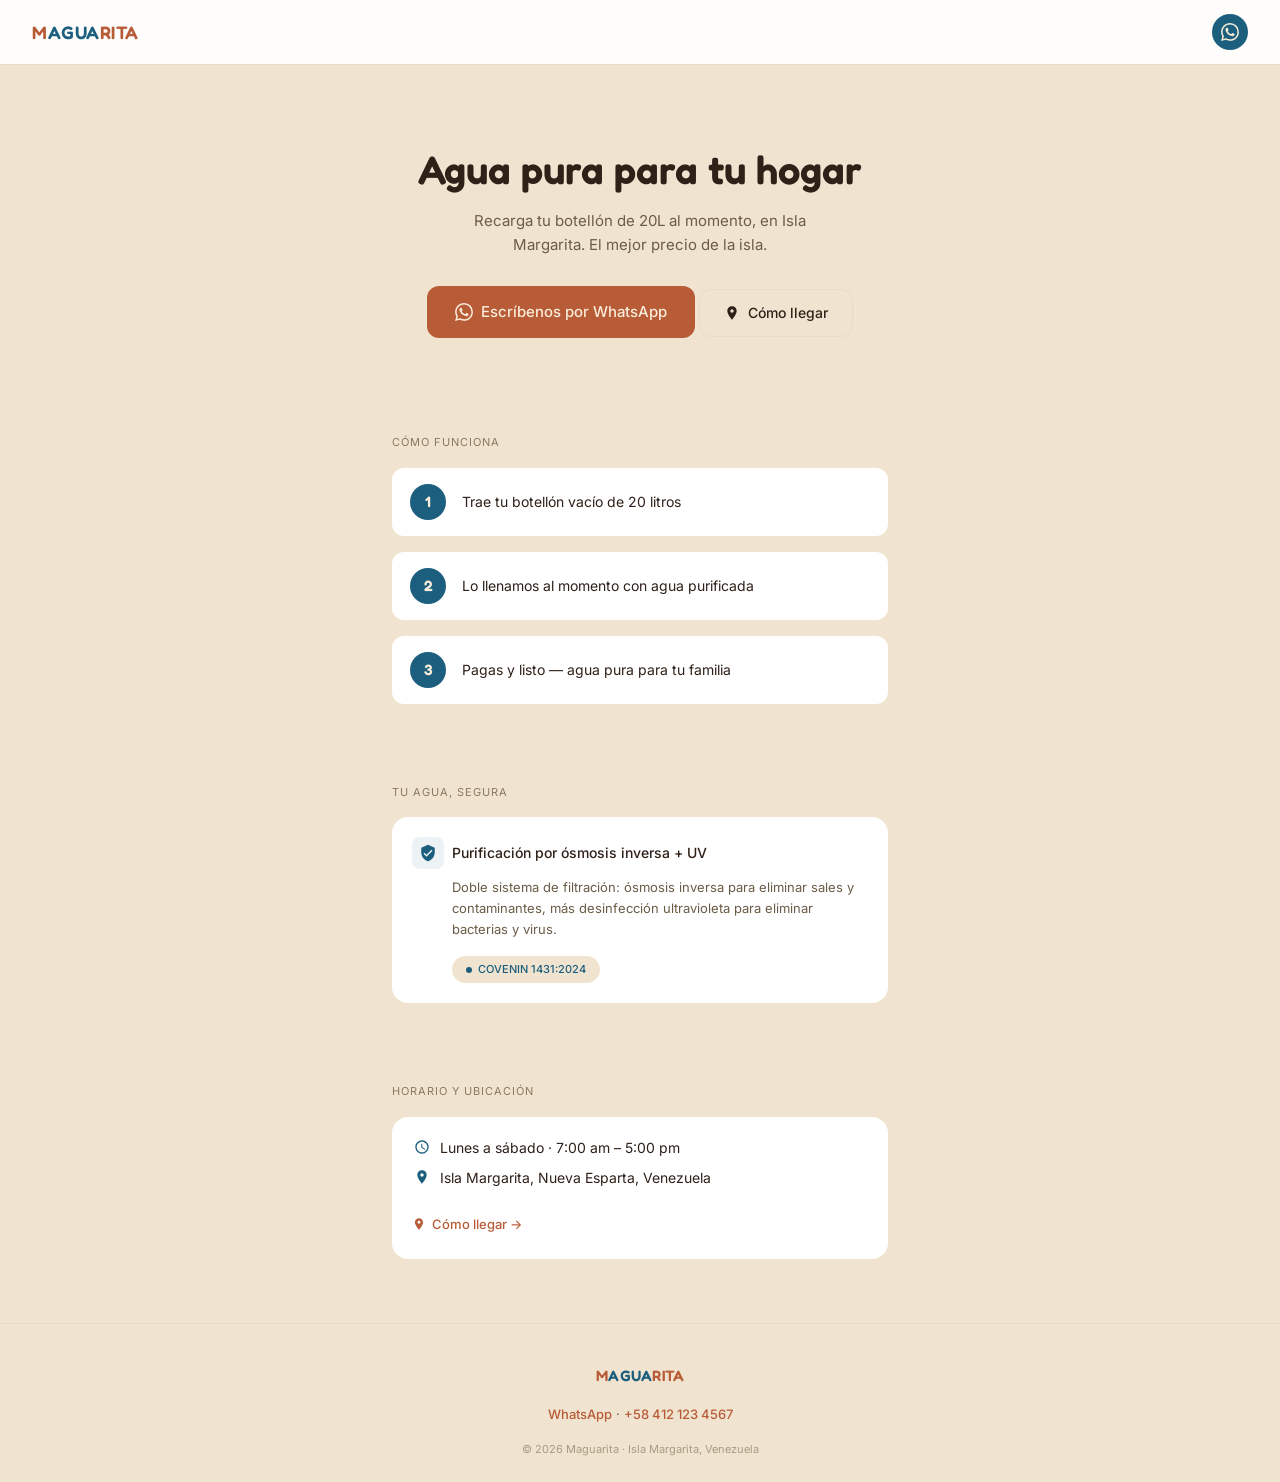
==== index.html @ 418d1c26 "Add files via upload" ====
<!DOCTYPE html>
<html lang="es">
<head>
  <meta charset="UTF-8">
  <meta name="viewport" content="width=device-width, initial-scale=1.0">
  <title>Maguarita — Agua pura para tu hogar | Isla Margarita</title>
  <meta name="description" content="Recarga tu botellón de 20L con agua purificada por ósmosis inversa y UV. El mejor precio en Isla Margarita. Maguarita — agua pura para tu hogar.">
  <link rel="preconnect" href="https://fonts.googleapis.com">
  <link rel="preconnect" href="https://fonts.gstatic.com" crossorigin>
  <link rel="stylesheet" href="https://fonts.googleapis.com/css2?family=Fredoka:wght@400;500;600&family=Inter:wght@400;500;600&display=swap">
  <style>
    /* ============================
       MAGUARITA — Sol y Arena
       House Style CSS
       ============================ */

    :root {
      /* Brand Palette */
      --terracota: #B85C38;
      --terracota-hover: #A04E2E;
      --oceano: #1B5E7D;
      --oceano-light: #2A7FA6;
      --arena: #F0E4D0;
      --arena-dark: #E8DCC8;
      --coral: #D4755A;
      --espresso: #2F2018;
      --arena-claro: #F9EDDA;
      --white: #FFFFFF;

      /* Typography */
      --font-display: 'Fredoka', sans-serif;
      --font-body: 'Inter', sans-serif;

      /* Spacing */
      --space-xs: 4px;
      --space-sm: 8px;
      --space-md: 16px;
      --space-lg: 24px;
      --space-xl: 40px;
      --space-2xl: 64px;

      /* Border radius */
      --radius-sm: 8px;
      --radius-md: 12px;
      --radius-lg: 16px;
      --radius-full: 50%;
    }

    * {
      margin: 0;
      padding: 0;
      box-sizing: border-box;
    }

    html {
      scroll-behavior: smooth;
    }

    body {
      font-family: var(--font-body);
      color: var(--espresso);
      background: var(--arena);
      line-height: 1.6;
      -webkit-font-smoothing: antialiased;
    }

    /* ---- HEADER ---- */
    .header {
      position: sticky;
      top: 0;
      z-index: 100;
      display: flex;
      align-items: center;
      justify-content: space-between;
      padding: 14px 20px;
      background: rgba(255, 255, 255, 0.92);
      backdrop-filter: blur(12px);
      -webkit-backdrop-filter: blur(12px);
      border-bottom: 1px solid var(--arena-dark);
    }

    .wordmark {
      font-family: var(--font-display);
      font-weight: 600;
      font-size: 18px;
      color: var(--terracota);
      letter-spacing: 0.5px;
      text-decoration: none;
    }

    .wordmark .agua {
      color: var(--oceano);
    }

    .whatsapp-btn {
      display: flex;
      align-items: center;
      justify-content: center;
      width: 36px;
      height: 36px;
      border-radius: var(--radius-full);
      background: var(--oceano);
      text-decoration: none;
      transition: background 0.2s ease, transform 0.2s ease;
    }

    .whatsapp-btn:hover {
      background: var(--oceano-light);
      transform: scale(1.05);
    }

    .whatsapp-btn svg {
      width: 18px;
      height: 18px;
      fill: var(--arena-claro);
    }

    /* ---- HERO ---- */
    .hero {
      text-align: center;
      padding: var(--space-2xl) var(--space-lg) var(--space-xl);
      max-width: 560px;
      margin: 0 auto;
    }

    .hero h1 {
      font-family: var(--font-display);
      font-weight: 600;
      font-size: clamp(28px, 7vw, 40px);
      color: var(--espresso);
      line-height: 1.2;
      margin-bottom: var(--space-md);
    }

    .hero p {
      font-size: 15px;
      color: #6B5C47;
      margin-bottom: var(--space-lg);
      max-width: 400px;
      margin-left: auto;
      margin-right: auto;
    }

    .cta-primary {
      display: inline-flex;
      align-items: center;
      gap: var(--space-sm);
      background: var(--terracota);
      color: var(--arena-claro);
      font-family: var(--font-body);
      font-size: 15px;
      font-weight: 500;
      padding: 14px 28px;
      border-radius: var(--radius-md);
      text-decoration: none;
      border: none;
      cursor: pointer;
      transition: background 0.2s ease, transform 0.15s ease;
      width: 100%;
      max-width: 320px;
      justify-content: center;
    }

    .cta-primary:hover {
      background: var(--terracota-hover);
      transform: translateY(-1px);
    }

    .cta-primary svg {
      width: 18px;
      height: 18px;
      fill: currentColor;
    }

    .cta-secondary {
      display: inline-flex;
      align-items: center;
      gap: var(--space-sm);
      background: transparent;
      color: var(--espresso);
      font-family: var(--font-body);
      font-size: 14px;
      font-weight: 500;
      padding: 12px 24px;
      border-radius: var(--radius-md);
      border: 1.5px solid var(--arena-dark);
      text-decoration: none;
      cursor: pointer;
      transition: border-color 0.2s ease, background 0.2s ease;
      margin-top: var(--space-sm);
      width: 100%;
      max-width: 320px;
      justify-content: center;
    }

    .cta-secondary:hover {
      border-color: var(--coral);
      background: rgba(212, 117, 90, 0.06);
    }

    /* ---- SECTIONS ---- */
    .section {
      padding: var(--space-xl) var(--space-lg);
      max-width: 560px;
      margin: 0 auto;
    }

    .section-label {
      font-family: var(--font-body);
      font-size: 11px;
      color: #8A7A5F;
      text-transform: uppercase;
      letter-spacing: 1px;
      margin-bottom: var(--space-md);
    }

    /* ---- STEPS ---- */
    .steps {
      display: flex;
      flex-direction: column;
      gap: var(--space-md);
    }

    .step {
      display: flex;
      align-items: center;
      gap: var(--space-md);
      background: var(--white);
      border-radius: var(--radius-md);
      padding: 16px 18px;
      transition: transform 0.15s ease;
    }

    .step:hover {
      transform: translateX(4px);
    }

    .step-number {
      display: flex;
      align-items: center;
      justify-content: center;
      width: 36px;
      height: 36px;
      min-width: 36px;
      border-radius: var(--radius-full);
      background: var(--oceano);
      color: var(--arena-claro);
      font-family: var(--font-display);
      font-weight: 600;
      font-size: 15px;
    }

    .step-text {
      font-size: 14px;
      color: var(--espresso);
      font-weight: 400;
    }

    /* ---- TRUST ---- */
    .trust-card {
      background: var(--white);
      border-radius: var(--radius-lg);
      padding: 20px;
    }

    .trust-header {
      display: flex;
      align-items: center;
      gap: var(--space-sm);
      margin-bottom: var(--space-sm);
    }

    .trust-icon {
      display: flex;
      align-items: center;
      justify-content: center;
      width: 32px;
      height: 32px;
      min-width: 32px;
      border-radius: var(--radius-sm);
      background: rgba(27, 94, 125, 0.08);
    }

    .trust-icon svg {
      width: 18px;
      height: 18px;
      fill: var(--oceano);
    }

    .trust-title {
      font-size: 14px;
      font-weight: 500;
      color: var(--espresso);
    }

    .trust-desc {
      font-size: 13px;
      color: #6B5C47;
      margin-left: calc(32px + var(--space-sm));
    }

    .covenin-badge {
      display: inline-flex;
      align-items: center;
      gap: 6px;
      margin-top: var(--space-md);
      margin-left: calc(32px + var(--space-sm));
      padding: 5px 14px;
      border-radius: 20px;
      background: var(--arena);
      font-size: 11px;
      font-weight: 500;
      color: var(--oceano);
    }

    .covenin-dot {
      width: 6px;
      height: 6px;
      border-radius: var(--radius-full);
      background: var(--oceano);
    }

    /* ---- LOCATION ---- */
    .location-card {
      background: var(--white);
      border-radius: var(--radius-lg);
      padding: 20px;
    }

    .location-row {
      display: flex;
      align-items: flex-start;
      gap: var(--space-sm);
      margin-bottom: var(--space-sm);
    }

    .location-row:last-child {
      margin-bottom: 0;
    }

    .location-icon {
      display: flex;
      align-items: center;
      justify-content: center;
      min-width: 20px;
      margin-top: 2px;
    }

    .location-icon svg {
      width: 16px;
      height: 16px;
      fill: var(--oceano);
    }

    .location-text {
      font-size: 14px;
      color: var(--espresso);
    }

    .location-link {
      display: inline-flex;
      align-items: center;
      gap: 6px;
      margin-top: var(--space-md);
      font-size: 13px;
      font-weight: 500;
      color: var(--terracota);
      text-decoration: none;
      transition: color 0.2s ease;
    }

    .location-link:hover {
      color: var(--terracota-hover);
    }

    .location-link svg {
      width: 14px;
      height: 14px;
      fill: currentColor;
    }

    /* ---- FOOTER ---- */
    .footer {
      text-align: center;
      padding: var(--space-xl) var(--space-lg) var(--space-lg);
      border-top: 1px solid var(--arena-dark);
      margin-top: var(--space-lg);
    }

    .footer .wordmark {
      font-size: 15px;
      display: block;
      margin-bottom: var(--space-md);
    }

    .footer-contact {
      font-size: 13px;
      color: #6B5C47;
    }

    .footer-contact a {
      color: var(--terracota);
      text-decoration: none;
      font-weight: 500;
    }

    .footer-contact a:hover {
      text-decoration: underline;
    }

    .footer-copy {
      font-size: 11px;
      color: #A99B82;
      margin-top: var(--space-md);
    }

    /* ---- RESPONSIVE ---- */
    @media (min-width: 640px) {
      .header {
        padding: 14px 32px;
      }
      .hero {
        padding: 80px 32px 56px;
      }
      .section {
        padding: var(--space-xl) 32px;
      }
      .cta-primary,
      .cta-secondary {
        width: auto;
      }
    }

    /* ---- ANIMATIONS ---- */
    @keyframes fadeInUp {
      from { opacity: 0; transform: translateY(16px); }
      to { opacity: 1; transform: translateY(0); }
    }

    .hero h1,
    .hero p,
    .cta-primary,
    .cta-secondary {
      animation: fadeInUp 0.5s ease-out both;
    }

    .hero p { animation-delay: 0.1s; }
    .cta-primary { animation-delay: 0.2s; }
    .cta-secondary { animation-delay: 0.25s; }
  </style>
</head>
<body>

  <!-- HEADER -->
  <header class="header" id="header">
    <a href="#" class="wordmark">M<span class="agua">AGUA</span>RITA</a>
    <a href="https://wa.me/584121234567" class="whatsapp-btn" id="header-whatsapp" aria-label="WhatsApp">
      <svg viewBox="0 0 24 24"><path d="M17.472 14.382c-.297-.149-1.758-.867-2.03-.967-.273-.099-.471-.148-.67.15-.197.297-.767.966-.94 1.164-.173.199-.347.223-.644.075-.297-.15-1.255-.463-2.39-1.475-.883-.788-1.48-1.761-1.653-2.059-.173-.297-.018-.458.13-.606.134-.133.298-.347.446-.52.149-.174.198-.298.298-.497.099-.198.05-.371-.025-.52-.075-.149-.669-1.612-.916-2.207-.242-.579-.487-.5-.669-.51-.173-.008-.371-.01-.57-.01-.198 0-.52.074-.792.372-.272.297-1.04 1.016-1.04 2.479 0 1.462 1.065 2.875 1.213 3.074.149.198 2.096 3.2 5.077 4.487.709.306 1.262.489 1.694.625.712.227 1.36.195 1.871.118.571-.085 1.758-.719 2.006-1.413.248-.694.248-1.289.173-1.413-.074-.124-.272-.198-.57-.347m-5.421 7.403h-.004a9.87 9.87 0 01-5.031-1.378l-.361-.214-3.741.982.998-3.648-.235-.374a9.86 9.86 0 01-1.51-5.26c.001-5.45 4.436-9.884 9.888-9.884 2.64 0 5.122 1.03 6.988 2.898a9.825 9.825 0 012.893 6.994c-.003 5.45-4.437 9.884-9.885 9.884m8.413-18.297A11.815 11.815 0 0012.05 0C5.495 0 .16 5.335.157 11.892c0 2.096.547 4.142 1.588 5.945L.057 24l6.305-1.654a11.882 11.882 0 005.683 1.448h.005c6.554 0 11.89-5.335 11.893-11.893a11.821 11.821 0 00-3.48-8.413z"/></svg>
    </a>
  </header>

  <!-- HERO -->
  <section class="hero" id="hero">
    <h1>Agua pura para tu hogar</h1>
    <p>Recarga tu botellón de 20L al momento, en Isla Margarita. El mejor precio de la isla.</p>
    <a href="https://wa.me/584121234567" class="cta-primary" id="hero-whatsapp">
      <svg viewBox="0 0 24 24"><path d="M17.472 14.382c-.297-.149-1.758-.867-2.03-.967-.273-.099-.471-.148-.67.15-.197.297-.767.966-.94 1.164-.173.199-.347.223-.644.075-.297-.15-1.255-.463-2.39-1.475-.883-.788-1.48-1.761-1.653-2.059-.173-.297-.018-.458.13-.606.134-.133.298-.347.446-.52.149-.174.198-.298.298-.497.099-.198.05-.371-.025-.52-.075-.149-.669-1.612-.916-2.207-.242-.579-.487-.5-.669-.51-.173-.008-.371-.01-.57-.01-.198 0-.52.074-.792.372-.272.297-1.04 1.016-1.04 2.479 0 1.462 1.065 2.875 1.213 3.074.149.198 2.096 3.2 5.077 4.487.709.306 1.262.489 1.694.625.712.227 1.36.195 1.871.118.571-.085 1.758-.719 2.006-1.413.248-.694.248-1.289.173-1.413-.074-.124-.272-.198-.57-.347m-5.421 7.403h-.004a9.87 9.87 0 01-5.031-1.378l-.361-.214-3.741.982.998-3.648-.235-.374a9.86 9.86 0 01-1.51-5.26c.001-5.45 4.436-9.884 9.888-9.884 2.64 0 5.122 1.03 6.988 2.898a9.825 9.825 0 012.893 6.994c-.003 5.45-4.437 9.884-9.885 9.884m8.413-18.297A11.815 11.815 0 0012.05 0C5.495 0 .16 5.335.157 11.892c0 2.096.547 4.142 1.588 5.945L.057 24l6.305-1.654a11.882 11.882 0 005.683 1.448h.005c6.554 0 11.89-5.335 11.893-11.893a11.821 11.821 0 00-3.48-8.413z"/></svg>
      Escríbenos por WhatsApp
    </a>
    <a href="https://www.google.com/maps/place/10%C2%B057'12.2%22N+64%C2%B000'30.2%22W/@10.953399,-64.0084,705m/data=!3m2!1e3!4b1!4m4!3m3!8m2!3d10.953399!4d-64.0084?entry=ttu&g_ep=EgoyMDI2MDgzMS4wIKXMDSoASAFQAw%3D%3D" class="cta-secondary" id="hero-directions" target="_blank" rel="noopener">
      <svg viewBox="0 0 24 24" width="16" height="16"><path d="M12 2C8.13 2 5 5.13 5 9c0 5.25 7 13 7 13s7-7.75 7-13c0-3.87-3.13-7-7-7zm0 9.5c-1.38 0-2.5-1.12-2.5-2.5s1.12-2.5 2.5-2.5 2.5 1.12 2.5 2.5-1.12 2.5-2.5 2.5z" fill="currentColor"/></svg>
      Cómo llegar
    </a>
  </section>

  <!-- CÓMO FUNCIONA -->
  <section class="section" id="como-funciona">
    <div class="section-label">Cómo funciona</div>
    <div class="steps">
      <div class="step">
        <div class="step-number">1</div>
        <div class="step-text">Trae tu botellón vacío de 20 litros</div>
      </div>
      <div class="step">
        <div class="step-number">2</div>
        <div class="step-text">Lo llenamos al momento con agua purificada</div>
      </div>
      <div class="step">
        <div class="step-number">3</div>
        <div class="step-text">Pagas y listo — agua pura para tu familia</div>
      </div>
    </div>
  </section>

  <!-- CONFIANZA -->
  <section class="section" id="confianza">
    <div class="section-label">Tu agua, segura</div>
    <div class="trust-card">
      <div class="trust-header">
        <div class="trust-icon">
          <svg viewBox="0 0 24 24"><path d="M12 1L3 5v6c0 5.55 3.84 10.74 9 12 5.16-1.26 9-6.45 9-12V5l-9-4zm-2 16l-4-4 1.41-1.41L10 14.17l6.59-6.59L18 9l-8 8z"/></svg>
        </div>
        <div class="trust-title">Purificación por ósmosis inversa + UV</div>
      </div>
      <div class="trust-desc">Doble sistema de filtración: ósmosis inversa para eliminar sales y contaminantes, más desinfección ultravioleta para eliminar bacterias y virus.</div>
      <div class="covenin-badge">
        <div class="covenin-dot"></div>
        COVENIN 1431:2024
      </div>
    </div>
  </section>

  <!-- HORARIO Y UBICACIÓN -->
  <section class="section" id="ubicacion">
    <div class="section-label">Horario y ubicación</div>
    <div class="location-card">
      <div class="location-row">
        <div class="location-icon">
          <svg viewBox="0 0 24 24"><path d="M11.99 2C6.47 2 2 6.48 2 12s4.47 10 9.99 10C17.52 22 22 17.52 22 12S17.52 2 11.99 2zM12 20c-4.42 0-8-3.58-8-8s3.58-8 8-8 8 3.58 8 8-3.58 8-8 8zm.5-13H11v6l5.25 3.15.75-1.23-4.5-2.67z"/></svg>
        </div>
        <div class="location-text">Lunes a sábado · 7:00 am – 5:00 pm</div>
      </div>
      <div class="location-row">
        <div class="location-icon">
          <svg viewBox="0 0 24 24"><path d="M12 2C8.13 2 5 5.13 5 9c0 5.25 7 13 7 13s7-7.75 7-13c0-3.87-3.13-7-7-7zm0 9.5c-1.38 0-2.5-1.12-2.5-2.5s1.12-2.5 2.5-2.5 2.5 1.12 2.5 2.5-1.12 2.5-2.5 2.5z"/></svg>
        </div>
        <div class="location-text">Isla Margarita, Nueva Esparta, Venezuela</div>
      </div>
      <a href="https://www.google.com/maps/place/10%C2%B057'12.2%22N+64%C2%B000'30.2%22W/@10.953399,-64.0084,705m/data=!3m2!1e3!4b1!4m4!3m3!8m2!3d10.953399!4d-64.0084?entry=ttu&g_ep=EgoyMDI2MDgzMS4wIKXMDSoASAFQAw%3D%3D" class="location-link" id="location-map-link" target="_blank" rel="noopener">
        <svg viewBox="0 0 24 24"><path d="M12 2C8.13 2 5 5.13 5 9c0 5.25 7 13 7 13s7-7.75 7-13c0-3.87-3.13-7-7-7zm0 9.5c-1.38 0-2.5-1.12-2.5-2.5s1.12-2.5 2.5-2.5 2.5 1.12 2.5 2.5-1.12 2.5-2.5 2.5z"/></svg>
        Cómo llegar →
      </a>
    </div>
  </section>

  <!-- FOOTER -->
  <footer class="footer" id="footer">
    <span class="wordmark">M<span class="agua">AGUA</span>RITA</span>
    <div class="footer-contact">
      <a href="https://wa.me/584121234567">WhatsApp</a> · <a href="tel:+584121234567">+58 412 123 4567</a>
    </div>
    <div class="footer-copy">© 2026 Maguarita · Isla Margarita, Venezuela</div>
  </footer>

</body>
</html>
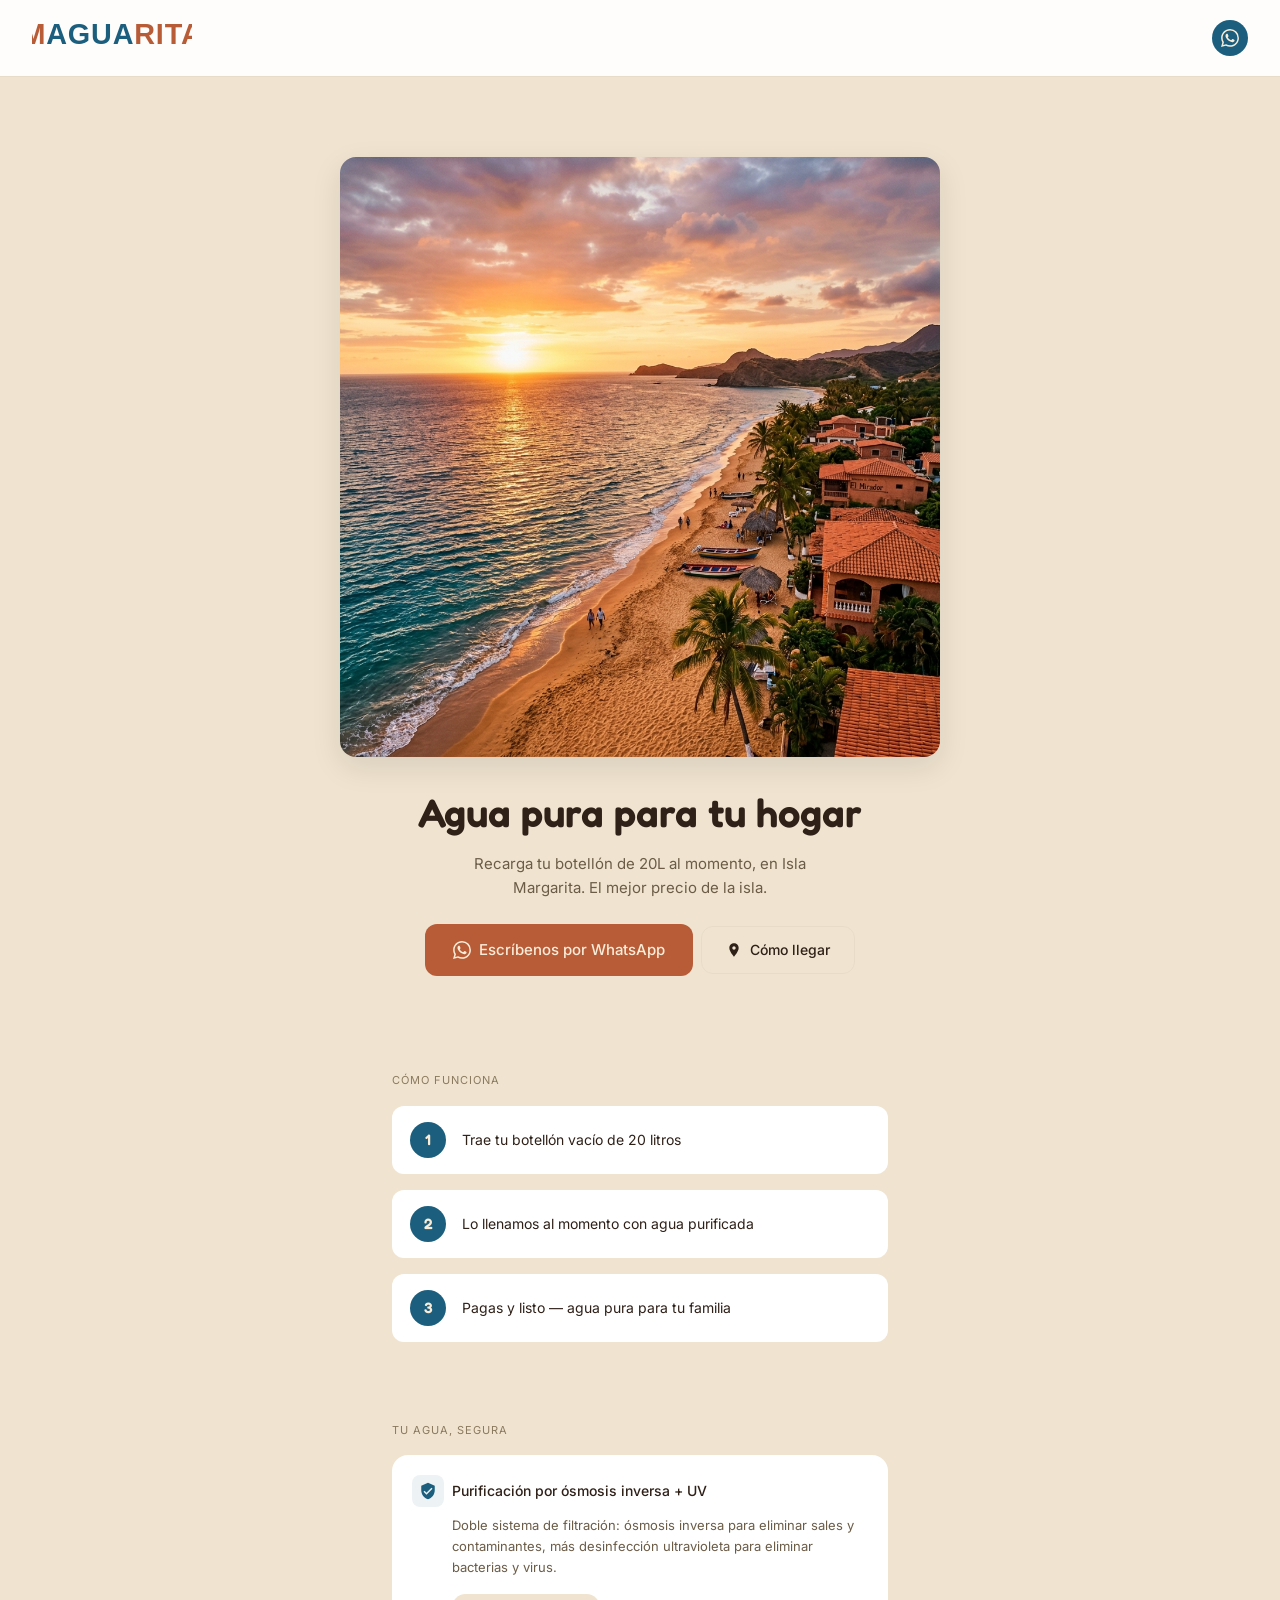
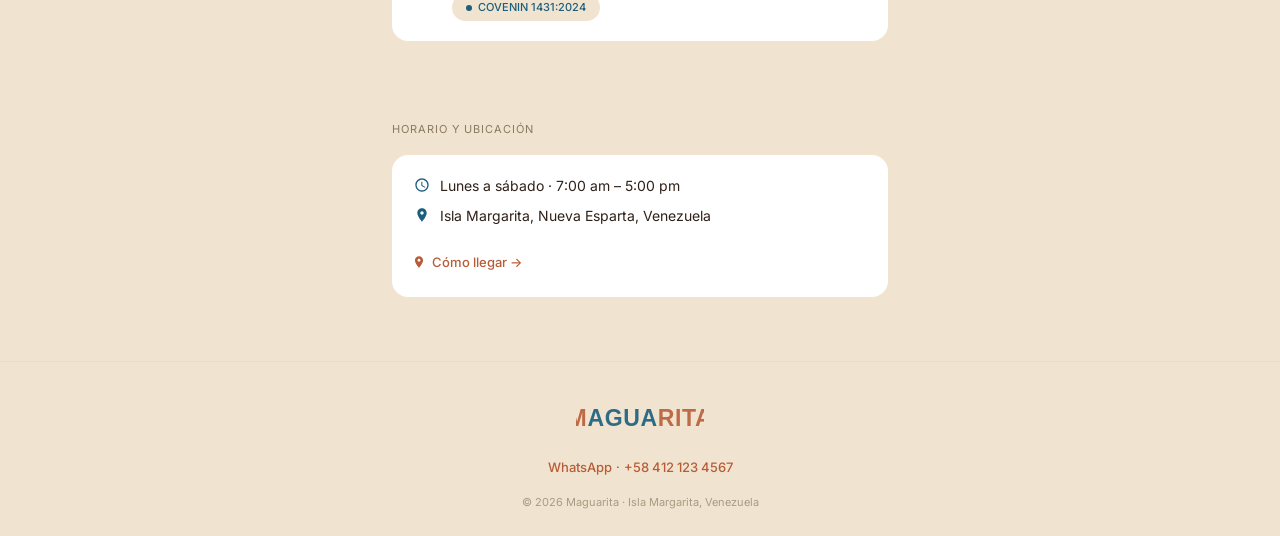
==== commit d392d054: "Add files via upload" ====
--- a/index.html
+++ b/index.html
@@ -1,476 +1,55 @@
 <!DOCTYPE html>
 <html lang="es">
+
 <head>
   <meta charset="UTF-8">
   <meta name="viewport" content="width=device-width, initial-scale=1.0">
   <title>Maguarita — Agua pura para tu hogar | Isla Margarita</title>
-  <meta name="description" content="Recarga tu botellón de 20L con agua purificada por ósmosis inversa y UV. El mejor precio en Isla Margarita. Maguarita — agua pura para tu hogar.">
+  <meta name="description"
+    content="Recarga tu botellón de 20L con agua purificada por ósmosis inversa y UV. El mejor precio en Isla Margarita. Maguarita — agua pura para tu hogar.">
   <link rel="preconnect" href="https://fonts.googleapis.com">
   <link rel="preconnect" href="https://fonts.gstatic.com" crossorigin>
-  <link rel="stylesheet" href="https://fonts.googleapis.com/css2?family=Fredoka:wght@400;500;600&family=Inter:wght@400;500;600&display=swap">
-  <style>
-    /* ============================
-       MAGUARITA — Sol y Arena
-       House Style CSS
-       ============================ */
+  <link rel="stylesheet"
+    href="https://fonts.googleapis.com/css2?family=Fredoka:wght@400;500;600&family=Inter:wght@400;500;600&display=swap">
+  <link rel="stylesheet" href="style.css">
+</head>
 
-    :root {
-      /* Brand Palette */
-      --terracota: #B85C38;
-      --terracota-hover: #A04E2E;
-      --oceano: #1B5E7D;
-      --oceano-light: #2A7FA6;
-      --arena: #F0E4D0;
-      --arena-dark: #E8DCC8;
-      --coral: #D4755A;
-      --espresso: #2F2018;
-      --arena-claro: #F9EDDA;
-      --white: #FFFFFF;
-
-      /* Typography */
-      --font-display: 'Fredoka', sans-serif;
-      --font-body: 'Inter', sans-serif;
-
-      /* Spacing */
-      --space-xs: 4px;
-      --space-sm: 8px;
-      --space-md: 16px;
-      --space-lg: 24px;
-      --space-xl: 40px;
-      --space-2xl: 64px;
-
-      /* Border radius */
-      --radius-sm: 8px;
-      --radius-md: 12px;
-      --radius-lg: 16px;
-      --radius-full: 50%;
-    }
-
-    * {
-      margin: 0;
-      padding: 0;
-      box-sizing: border-box;
-    }
-
-    html {
-      scroll-behavior: smooth;
-    }
-
-    body {
-      font-family: var(--font-body);
-      color: var(--espresso);
-      background: var(--arena);
-      line-height: 1.6;
-      -webkit-font-smoothing: antialiased;
-    }
-
-    /* ---- HEADER ---- */
-    .header {
-      position: sticky;
-      top: 0;
-      z-index: 100;
-      display: flex;
-      align-items: center;
-      justify-content: space-between;
-      padding: 14px 20px;
-      background: rgba(255, 255, 255, 0.92);
-      backdrop-filter: blur(12px);
-      -webkit-backdrop-filter: blur(12px);
-      border-bottom: 1px solid var(--arena-dark);
-    }
-
-    .wordmark {
-      font-family: var(--font-display);
-      font-weight: 600;
-      font-size: 18px;
-      color: var(--terracota);
-      letter-spacing: 0.5px;
-      text-decoration: none;
-    }
-
-    .wordmark .agua {
-      color: var(--oceano);
-    }
-
-    .whatsapp-btn {
-      display: flex;
-      align-items: center;
-      justify-content: center;
-      width: 36px;
-      height: 36px;
-      border-radius: var(--radius-full);
-      background: var(--oceano);
-      text-decoration: none;
-      transition: background 0.2s ease, transform 0.2s ease;
-    }
-
-    .whatsapp-btn:hover {
-      background: var(--oceano-light);
-      transform: scale(1.05);
-    }
-
-    .whatsapp-btn svg {
-      width: 18px;
-      height: 18px;
-      fill: var(--arena-claro);
-    }
-
-    /* ---- HERO ---- */
-    .hero {
-      text-align: center;
-      padding: var(--space-2xl) var(--space-lg) var(--space-xl);
-      max-width: 560px;
-      margin: 0 auto;
-    }
-
-    .hero h1 {
-      font-family: var(--font-display);
-      font-weight: 600;
-      font-size: clamp(28px, 7vw, 40px);
-      color: var(--espresso);
-      line-height: 1.2;
-      margin-bottom: var(--space-md);
-    }
-
-    .hero p {
-      font-size: 15px;
-      color: #6B5C47;
-      margin-bottom: var(--space-lg);
-      max-width: 400px;
-      margin-left: auto;
-      margin-right: auto;
-    }
-
-    .cta-primary {
-      display: inline-flex;
-      align-items: center;
-      gap: var(--space-sm);
-      background: var(--terracota);
-      color: var(--arena-claro);
-      font-family: var(--font-body);
-      font-size: 15px;
-      font-weight: 500;
-      padding: 14px 28px;
-      border-radius: var(--radius-md);
-      text-decoration: none;
-      border: none;
-      cursor: pointer;
-      transition: background 0.2s ease, transform 0.15s ease;
-      width: 100%;
-      max-width: 320px;
-      justify-content: center;
-    }
-
-    .cta-primary:hover {
-      background: var(--terracota-hover);
-      transform: translateY(-1px);
-    }
-
-    .cta-primary svg {
-      width: 18px;
-      height: 18px;
-      fill: currentColor;
-    }
-
-    .cta-secondary {
-      display: inline-flex;
-      align-items: center;
-      gap: var(--space-sm);
-      background: transparent;
-      color: var(--espresso);
-      font-family: var(--font-body);
-      font-size: 14px;
-      font-weight: 500;
-      padding: 12px 24px;
-      border-radius: var(--radius-md);
-      border: 1.5px solid var(--arena-dark);
-      text-decoration: none;
-      cursor: pointer;
-      transition: border-color 0.2s ease, background 0.2s ease;
-      margin-top: var(--space-sm);
-      width: 100%;
-      max-width: 320px;
-      justify-content: center;
-    }
-
-    .cta-secondary:hover {
-      border-color: var(--coral);
-      background: rgba(212, 117, 90, 0.06);
-    }
-
-    /* ---- SECTIONS ---- */
-    .section {
-      padding: var(--space-xl) var(--space-lg);
-      max-width: 560px;
-      margin: 0 auto;
-    }
-
-    .section-label {
-      font-family: var(--font-body);
-      font-size: 11px;
-      color: #8A7A5F;
-      text-transform: uppercase;
-      letter-spacing: 1px;
-      margin-bottom: var(--space-md);
-    }
-
-    /* ---- STEPS ---- */
-    .steps {
-      display: flex;
-      flex-direction: column;
-      gap: var(--space-md);
-    }
-
-    .step {
-      display: flex;
-      align-items: center;
-      gap: var(--space-md);
-      background: var(--white);
-      border-radius: var(--radius-md);
-      padding: 16px 18px;
-      transition: transform 0.15s ease;
-    }
-
-    .step:hover {
-      transform: translateX(4px);
-    }
-
-    .step-number {
-      display: flex;
-      align-items: center;
-      justify-content: center;
-      width: 36px;
-      height: 36px;
-      min-width: 36px;
-      border-radius: var(--radius-full);
-      background: var(--oceano);
-      color: var(--arena-claro);
-      font-family: var(--font-display);
-      font-weight: 600;
-      font-size: 15px;
-    }
-
-    .step-text {
-      font-size: 14px;
-      color: var(--espresso);
-      font-weight: 400;
-    }
-
-    /* ---- TRUST ---- */
-    .trust-card {
-      background: var(--white);
-      border-radius: var(--radius-lg);
-      padding: 20px;
-    }
-
-    .trust-header {
-      display: flex;
-      align-items: center;
-      gap: var(--space-sm);
-      margin-bottom: var(--space-sm);
-    }
-
-    .trust-icon {
-      display: flex;
-      align-items: center;
-      justify-content: center;
-      width: 32px;
-      height: 32px;
-      min-width: 32px;
-      border-radius: var(--radius-sm);
-      background: rgba(27, 94, 125, 0.08);
-    }
-
-    .trust-icon svg {
-      width: 18px;
-      height: 18px;
-      fill: var(--oceano);
-    }
-
-    .trust-title {
-      font-size: 14px;
-      font-weight: 500;
-      color: var(--espresso);
-    }
-
-    .trust-desc {
-      font-size: 13px;
-      color: #6B5C47;
-      margin-left: calc(32px + var(--space-sm));
-    }
-
-    .covenin-badge {
-      display: inline-flex;
-      align-items: center;
-      gap: 6px;
-      margin-top: var(--space-md);
-      margin-left: calc(32px + var(--space-sm));
-      padding: 5px 14px;
-      border-radius: 20px;
-      background: var(--arena);
-      font-size: 11px;
-      font-weight: 500;
-      color: var(--oceano);
-    }
-
-    .covenin-dot {
-      width: 6px;
-      height: 6px;
-      border-radius: var(--radius-full);
-      background: var(--oceano);
-    }
-
-    /* ---- LOCATION ---- */
-    .location-card {
-      background: var(--white);
-      border-radius: var(--radius-lg);
-      padding: 20px;
-    }
-
-    .location-row {
-      display: flex;
-      align-items: flex-start;
-      gap: var(--space-sm);
-      margin-bottom: var(--space-sm);
-    }
-
-    .location-row:last-child {
-      margin-bottom: 0;
-    }
-
-    .location-icon {
-      display: flex;
-      align-items: center;
-      justify-content: center;
-      min-width: 20px;
-      margin-top: 2px;
-    }
-
-    .location-icon svg {
-      width: 16px;
-      height: 16px;
-      fill: var(--oceano);
-    }
-
-    .location-text {
-      font-size: 14px;
-      color: var(--espresso);
-    }
-
-    .location-link {
-      display: inline-flex;
-      align-items: center;
-      gap: 6px;
-      margin-top: var(--space-md);
-      font-size: 13px;
-      font-weight: 500;
-      color: var(--terracota);
-      text-decoration: none;
-      transition: color 0.2s ease;
-    }
-
-    .location-link:hover {
-      color: var(--terracota-hover);
-    }
-
-    .location-link svg {
-      width: 14px;
-      height: 14px;
-      fill: currentColor;
-    }
-
-    /* ---- FOOTER ---- */
-    .footer {
-      text-align: center;
-      padding: var(--space-xl) var(--space-lg) var(--space-lg);
-      border-top: 1px solid var(--arena-dark);
-      margin-top: var(--space-lg);
-    }
-
-    .footer .wordmark {
-      font-size: 15px;
-      display: block;
-      margin-bottom: var(--space-md);
-    }
-
-    .footer-contact {
-      font-size: 13px;
-      color: #6B5C47;
-    }
-
-    .footer-contact a {
-      color: var(--terracota);
-      text-decoration: none;
-      font-weight: 500;
-    }
-
-    .footer-contact a:hover {
-      text-decoration: underline;
-    }
-
-    .footer-copy {
-      font-size: 11px;
-      color: #A99B82;
-      margin-top: var(--space-md);
-    }
-
-    /* ---- RESPONSIVE ---- */
-    @media (min-width: 640px) {
-      .header {
-        padding: 14px 32px;
-      }
-      .hero {
-        padding: 80px 32px 56px;
-      }
-      .section {
-        padding: var(--space-xl) 32px;
-      }
-      .cta-primary,
-      .cta-secondary {
-        width: auto;
-      }
-    }
-
-    /* ---- ANIMATIONS ---- */
-    @keyframes fadeInUp {
-      from { opacity: 0; transform: translateY(16px); }
-      to { opacity: 1; transform: translateY(0); }
-    }
-
-    .hero h1,
-    .hero p,
-    .cta-primary,
-    .cta-secondary {
-      animation: fadeInUp 0.5s ease-out both;
-    }
-
-    .hero p { animation-delay: 0.1s; }
-    .cta-primary { animation-delay: 0.2s; }
-    .cta-secondary { animation-delay: 0.25s; }
-  </style>
-</head>
 <body>
 
   <!-- HEADER -->
   <header class="header" id="header">
-    <a href="#" class="wordmark">M<span class="agua">AGUA</span>RITA</a>
+    <a href="#" class="logo-link"><img src="logo.svg" alt="Maguarita" class="logo-image"></a>
     <a href="https://wa.me/584121234567" class="whatsapp-btn" id="header-whatsapp" aria-label="WhatsApp">
-      <svg viewBox="0 0 24 24"><path d="M17.472 14.382c-.297-.149-1.758-.867-2.03-.967-.273-.099-.471-.148-.67.15-.197.297-.767.966-.94 1.164-.173.199-.347.223-.644.075-.297-.15-1.255-.463-2.39-1.475-.883-.788-1.48-1.761-1.653-2.059-.173-.297-.018-.458.13-.606.134-.133.298-.347.446-.52.149-.174.198-.298.298-.497.099-.198.05-.371-.025-.52-.075-.149-.669-1.612-.916-2.207-.242-.579-.487-.5-.669-.51-.173-.008-.371-.01-.57-.01-.198 0-.52.074-.792.372-.272.297-1.04 1.016-1.04 2.479 0 1.462 1.065 2.875 1.213 3.074.149.198 2.096 3.2 5.077 4.487.709.306 1.262.489 1.694.625.712.227 1.36.195 1.871.118.571-.085 1.758-.719 2.006-1.413.248-.694.248-1.289.173-1.413-.074-.124-.272-.198-.57-.347m-5.421 7.403h-.004a9.87 9.87 0 01-5.031-1.378l-.361-.214-3.741.982.998-3.648-.235-.374a9.86 9.86 0 01-1.51-5.26c.001-5.45 4.436-9.884 9.888-9.884 2.64 0 5.122 1.03 6.988 2.898a9.825 9.825 0 012.893 6.994c-.003 5.45-4.437 9.884-9.885 9.884m8.413-18.297A11.815 11.815 0 0012.05 0C5.495 0 .16 5.335.157 11.892c0 2.096.547 4.142 1.588 5.945L.057 24l6.305-1.654a11.882 11.882 0 005.683 1.448h.005c6.554 0 11.89-5.335 11.893-11.893a11.821 11.821 0 00-3.48-8.413z"/></svg>
+      <svg viewBox="0 0 24 24">
+        <path
+          d="M17.472 14.382c-.297-.149-1.758-.867-2.03-.967-.273-.099-.471-.148-.67.15-.197.297-.767.966-.94 1.164-.173.199-.347.223-.644.075-.297-.15-1.255-.463-2.39-1.475-.883-.788-1.48-1.761-1.653-2.059-.173-.297-.018-.458.13-.606.134-.133.298-.347.446-.52.149-.174.198-.298.298-.497.099-.198.05-.371-.025-.52-.075-.149-.669-1.612-.916-2.207-.242-.579-.487-.5-.669-.51-.173-.008-.371-.01-.57-.01-.198 0-.52.074-.792.372-.272.297-1.04 1.016-1.04 2.479 0 1.462 1.065 2.875 1.213 3.074.149.198 2.096 3.2 5.077 4.487.709.306 1.262.489 1.694.625.712.227 1.36.195 1.871.118.571-.085 1.758-.719 2.006-1.413.248-.694.248-1.289.173-1.413-.074-.124-.272-.198-.57-.347m-5.421 7.403h-.004a9.87 9.87 0 01-5.031-1.378l-.361-.214-3.741.982.998-3.648-.235-.374a9.86 9.86 0 01-1.51-5.26c.001-5.45 4.436-9.884 9.888-9.884 2.64 0 5.122 1.03 6.988 2.898a9.825 9.825 0 012.893 6.994c-.003 5.45-4.437 9.884-9.885 9.884m8.413-18.297A11.815 11.815 0 0012.05 0C5.495 0 .16 5.335.157 11.892c0 2.096.547 4.142 1.588 5.945L.057 24l6.305-1.654a11.882 11.882 0 005.683 1.448h.005c6.554 0 11.89-5.335 11.893-11.893a11.821 11.821 0 00-3.48-8.413z" />
+      </svg>
     </a>
   </header>
 
   <!-- HERO -->
   <section class="hero" id="hero">
+    <img src="hero.jpg" alt="Isla Margarita" class="hero-image">
     <h1>Agua pura para tu hogar</h1>
     <p>Recarga tu botellón de 20L al momento, en Isla Margarita. El mejor precio de la isla.</p>
-    <a href="https://wa.me/584121234567" class="cta-primary" id="hero-whatsapp">
-      <svg viewBox="0 0 24 24"><path d="M17.472 14.382c-.297-.149-1.758-.867-2.03-.967-.273-.099-.471-.148-.67.15-.197.297-.767.966-.94 1.164-.173.199-.347.223-.644.075-.297-.15-1.255-.463-2.39-1.475-.883-.788-1.48-1.761-1.653-2.059-.173-.297-.018-.458.13-.606.134-.133.298-.347.446-.52.149-.174.198-.298.298-.497.099-.198.05-.371-.025-.52-.075-.149-.669-1.612-.916-2.207-.242-.579-.487-.5-.669-.51-.173-.008-.371-.01-.57-.01-.198 0-.52.074-.792.372-.272.297-1.04 1.016-1.04 2.479 0 1.462 1.065 2.875 1.213 3.074.149.198 2.096 3.2 5.077 4.487.709.306 1.262.489 1.694.625.712.227 1.36.195 1.871.118.571-.085 1.758-.719 2.006-1.413.248-.694.248-1.289.173-1.413-.074-.124-.272-.198-.57-.347m-5.421 7.403h-.004a9.87 9.87 0 01-5.031-1.378l-.361-.214-3.741.982.998-3.648-.235-.374a9.86 9.86 0 01-1.51-5.26c.001-5.45 4.436-9.884 9.888-9.884 2.64 0 5.122 1.03 6.988 2.898a9.825 9.825 0 012.893 6.994c-.003 5.45-4.437 9.884-9.885 9.884m8.413-18.297A11.815 11.815 0 0012.05 0C5.495 0 .16 5.335.157 11.892c0 2.096.547 4.142 1.588 5.945L.057 24l6.305-1.654a11.882 11.882 0 005.683 1.448h.005c6.554 0 11.89-5.335 11.893-11.893a11.821 11.821 0 00-3.48-8.413z"/></svg>
-      Escríbenos por WhatsApp
-    </a>
-    <a href="https://www.google.com/maps/place/10%C2%B057'12.2%22N+64%C2%B000'30.2%22W/@10.953399,-64.0084,705m/data=!3m2!1e3!4b1!4m4!3m3!8m2!3d10.953399!4d-64.0084?entry=ttu&g_ep=EgoyMDI2MDgzMS4wIKXMDSoASAFQAw%3D%3D" class="cta-secondary" id="hero-directions" target="_blank" rel="noopener">
-      <svg viewBox="0 0 24 24" width="16" height="16"><path d="M12 2C8.13 2 5 5.13 5 9c0 5.25 7 13 7 13s7-7.75 7-13c0-3.87-3.13-7-7-7zm0 9.5c-1.38 0-2.5-1.12-2.5-2.5s1.12-2.5 2.5-2.5 2.5 1.12 2.5 2.5-1.12 2.5-2.5 2.5z" fill="currentColor"/></svg>
-      Cómo llegar
-    </a>
+    <div class="cta-group">
+      <a href="https://wa.me/584121234567" class="cta-primary" id="hero-whatsapp">
+        <svg viewBox="0 0 24 24">
+          <path
+            d="M17.472 14.382c-.297-.149-1.758-.867-2.03-.967-.273-.099-.471-.148-.67.15-.197.297-.767.966-.94 1.164-.173.199-.347.223-.644.075-.297-.15-1.255-.463-2.39-1.475-.883-.788-1.48-1.761-1.653-2.059-.173-.297-.018-.458.13-.606.134-.133.298-.347.446-.52.149-.174.198-.298.298-.497.099-.198.05-.371-.025-.52-.075-.149-.669-1.612-.916-2.207-.242-.579-.487-.5-.669-.51-.173-.008-.371-.01-.57-.01-.198 0-.52.074-.792.372-.272.297-1.04 1.016-1.04 2.479 0 1.462 1.065 2.875 1.213 3.074.149.198 2.096 3.2 5.077 4.487.709.306 1.262.489 1.694.625.712.227 1.36.195 1.871.118.571-.085 1.758-.719 2.006-1.413.248-.694.248-1.289.173-1.413-.074-.124-.272-.198-.57-.347m-5.421 7.403h-.004a9.87 9.87 0 01-5.031-1.378l-.361-.214-3.741.982.998-3.648-.235-.374a9.86 9.86 0 01-1.51-5.26c.001-5.45 4.436-9.884 9.888-9.884 2.64 0 5.122 1.03 6.988 2.898a9.825 9.825 0 012.893 6.994c-.003 5.45-4.437 9.884-9.885 9.884m8.413-18.297A11.815 11.815 0 0012.05 0C5.495 0 .16 5.335.157 11.892c0 2.096.547 4.142 1.588 5.945L.057 24l6.305-1.654a11.882 11.882 0 005.683 1.448h.005c6.554 0 11.89-5.335 11.893-11.893a11.821 11.821 0 00-3.48-8.413z" />
+        </svg>
+        Escríbenos por WhatsApp
+      </a>
+      <a href="https://www.google.com/maps/place/10%C2%B057'12.2%22N+64%C2%B000'30.2%22W/@10.953399,-64.0084,705m/data=!3m2!1e3!4b1!4m4!3m3!8m2!3d10.953399!4d-64.0084?entry=ttu&g_ep=EgoyMDI2MDgzMS4wIKXMDSoASAFQAw%3D%3D"
+        class="cta-secondary" id="hero-directions" target="_blank" rel="noopener">
+        <svg viewBox="0 0 24 24" width="16" height="16">
+          <path
+            d="M12 2C8.13 2 5 5.13 5 9c0 5.25 7 13 7 13s7-7.75 7-13c0-3.87-3.13-7-7-7zm0 9.5c-1.38 0-2.5-1.12-2.5-2.5s1.12-2.5 2.5-2.5 2.5 1.12 2.5 2.5-1.12 2.5-2.5 2.5z"
+            fill="currentColor" />
+        </svg>
+        Cómo llegar
+      </a>
+    </div>
   </section>
 
   <!-- CÓMO FUNCIONA -->
@@ -498,11 +77,15 @@
     <div class="trust-card">
       <div class="trust-header">
         <div class="trust-icon">
-          <svg viewBox="0 0 24 24"><path d="M12 1L3 5v6c0 5.55 3.84 10.74 9 12 5.16-1.26 9-6.45 9-12V5l-9-4zm-2 16l-4-4 1.41-1.41L10 14.17l6.59-6.59L18 9l-8 8z"/></svg>
+          <svg viewBox="0 0 24 24">
+            <path
+              d="M12 1L3 5v6c0 5.55 3.84 10.74 9 12 5.16-1.26 9-6.45 9-12V5l-9-4zm-2 16l-4-4 1.41-1.41L10 14.17l6.59-6.59L18 9l-8 8z" />
+          </svg>
         </div>
         <div class="trust-title">Purificación por ósmosis inversa + UV</div>
       </div>
-      <div class="trust-desc">Doble sistema de filtración: ósmosis inversa para eliminar sales y contaminantes, más desinfección ultravioleta para eliminar bacterias y virus.</div>
+      <div class="trust-desc">Doble sistema de filtración: ósmosis inversa para eliminar sales y contaminantes, más
+        desinfección ultravioleta para eliminar bacterias y virus.</div>
       <div class="covenin-badge">
         <div class="covenin-dot"></div>
         COVENIN 1431:2024
@@ -516,18 +99,28 @@
     <div class="location-card">
       <div class="location-row">
         <div class="location-icon">
-          <svg viewBox="0 0 24 24"><path d="M11.99 2C6.47 2 2 6.48 2 12s4.47 10 9.99 10C17.52 22 22 17.52 22 12S17.52 2 11.99 2zM12 20c-4.42 0-8-3.58-8-8s3.58-8 8-8 8 3.58 8 8-3.58 8-8 8zm.5-13H11v6l5.25 3.15.75-1.23-4.5-2.67z"/></svg>
+          <svg viewBox="0 0 24 24">
+            <path
+              d="M11.99 2C6.47 2 2 6.48 2 12s4.47 10 9.99 10C17.52 22 22 17.52 22 12S17.52 2 11.99 2zM12 20c-4.42 0-8-3.58-8-8s3.58-8 8-8 8 3.58 8 8-3.58 8-8 8zm.5-13H11v6l5.25 3.15.75-1.23-4.5-2.67z" />
+          </svg>
         </div>
         <div class="location-text">Lunes a sábado · 7:00 am – 5:00 pm</div>
       </div>
       <div class="location-row">
         <div class="location-icon">
-          <svg viewBox="0 0 24 24"><path d="M12 2C8.13 2 5 5.13 5 9c0 5.25 7 13 7 13s7-7.75 7-13c0-3.87-3.13-7-7-7zm0 9.5c-1.38 0-2.5-1.12-2.5-2.5s1.12-2.5 2.5-2.5 2.5 1.12 2.5 2.5-1.12 2.5-2.5 2.5z"/></svg>
+          <svg viewBox="0 0 24 24">
+            <path
+              d="M12 2C8.13 2 5 5.13 5 9c0 5.25 7 13 7 13s7-7.75 7-13c0-3.87-3.13-7-7-7zm0 9.5c-1.38 0-2.5-1.12-2.5-2.5s1.12-2.5 2.5-2.5 2.5 1.12 2.5 2.5-1.12 2.5-2.5 2.5z" />
+          </svg>
         </div>
         <div class="location-text">Isla Margarita, Nueva Esparta, Venezuela</div>
       </div>
-      <a href="https://www.google.com/maps/place/10%C2%B057'12.2%22N+64%C2%B000'30.2%22W/@10.953399,-64.0084,705m/data=!3m2!1e3!4b1!4m4!3m3!8m2!3d10.953399!4d-64.0084?entry=ttu&g_ep=EgoyMDI2MDgzMS4wIKXMDSoASAFQAw%3D%3D" class="location-link" id="location-map-link" target="_blank" rel="noopener">
-        <svg viewBox="0 0 24 24"><path d="M12 2C8.13 2 5 5.13 5 9c0 5.25 7 13 7 13s7-7.75 7-13c0-3.87-3.13-7-7-7zm0 9.5c-1.38 0-2.5-1.12-2.5-2.5s1.12-2.5 2.5-2.5 2.5 1.12 2.5 2.5-1.12 2.5-2.5 2.5z"/></svg>
+      <a href="https://www.google.com/maps/place/10%C2%B057'12.2%22N+64%C2%B000'30.2%22W/@10.953399,-64.0084,705m/data=!3m2!1e3!4b1!4m4!3m3!8m2!3d10.953399!4d-64.0084?entry=ttu&g_ep=EgoyMDI2MDgzMS4wIKXMDSoASAFQAw%3D%3D"
+        class="location-link" id="location-map-link" target="_blank" rel="noopener">
+        <svg viewBox="0 0 24 24">
+          <path
+            d="M12 2C8.13 2 5 5.13 5 9c0 5.25 7 13 7 13s7-7.75 7-13c0-3.87-3.13-7-7-7zm0 9.5c-1.38 0-2.5-1.12-2.5-2.5s1.12-2.5 2.5-2.5 2.5 1.12 2.5 2.5-1.12 2.5-2.5 2.5z" />
+        </svg>
         Cómo llegar →
       </a>
     </div>
@@ -535,12 +128,14 @@
 
   <!-- FOOTER -->
   <footer class="footer" id="footer">
-    <span class="wordmark">M<span class="agua">AGUA</span>RITA</span>
+    <img src="logo.svg" alt="Maguarita" class="footer-logo">
     <div class="footer-contact">
       <a href="https://wa.me/584121234567">WhatsApp</a> · <a href="tel:+584121234567">+58 412 123 4567</a>
     </div>
     <div class="footer-copy">© 2026 Maguarita · Isla Margarita, Venezuela</div>
   </footer>
 
+  <script src="script.js"></script>
 </body>
+
 </html>
--- a/style.css
+++ b/style.css
@@ -0,0 +1,541 @@
+/* ============================
+   MAGUARITA — Sol y Arena
+   House Style CSS
+   ============================ */
+
+:root {
+  /* Brand Palette */
+  --terracota: #B85C38;
+  --terracota-hover: #A04E2E;
+  --oceano: #1B5E7D;
+  --oceano-light: #2A7FA6;
+  --arena: #F0E4D0;
+  --arena-dark: #E8DCC8;
+  --coral: #D4755A;
+  --espresso: #2F2018;
+  --arena-claro: #F9EDDA;
+  --white: #FFFFFF;
+
+  /* Typography */
+  --font-display: 'Fredoka', sans-serif;
+  --font-body: 'Inter', sans-serif;
+
+  /* Spacing */
+  --space-xs: 4px;
+  --space-sm: 8px;
+  --space-md: 16px;
+  --space-lg: 24px;
+  --space-xl: 40px;
+  --space-2xl: 64px;
+
+  /* Border radius */
+  --radius-sm: 8px;
+  --radius-md: 12px;
+  --radius-lg: 16px;
+  --radius-full: 50%;
+}
+
+* {
+  margin: 0;
+  padding: 0;
+  box-sizing: border-box;
+}
+
+html {
+  scroll-behavior: smooth;
+}
+
+body {
+  font-family: var(--font-body);
+  color: var(--espresso);
+  background: var(--arena);
+  line-height: 1.6;
+  -webkit-font-smoothing: antialiased;
+}
+
+/* ---- HEADER ---- */
+.header {
+  position: sticky;
+  top: 0;
+  z-index: 100;
+  display: flex;
+  align-items: center;
+  justify-content: space-between;
+  padding: 14px 20px;
+  background: rgba(255, 255, 255, 0.92);
+  backdrop-filter: blur(12px);
+  -webkit-backdrop-filter: blur(12px);
+  border-bottom: 1px solid var(--arena-dark);
+}
+
+.wordmark {
+  font-family: var(--font-display);
+  font-weight: 600;
+  font-size: 18px;
+  color: var(--terracota);
+  letter-spacing: 0.5px;
+  text-decoration: none;
+  transition: transform 0.2s ease;
+}
+
+.wordmark:hover {
+  transform: scale(1.02);
+}
+
+.wordmark .agua {
+  color: var(--oceano);
+}
+
+.whatsapp-btn {
+  display: flex;
+  align-items: center;
+  justify-content: center;
+  width: 36px;
+  height: 36px;
+  border-radius: var(--radius-full);
+  background: var(--oceano);
+  text-decoration: none;
+  transition: background 0.2s ease, transform 0.2s ease;
+}
+
+.whatsapp-btn:hover {
+  background: var(--oceano-light);
+  transform: scale(1.05);
+}
+
+.whatsapp-btn svg {
+  width: 18px;
+  height: 18px;
+  fill: var(--arena-claro);
+}
+
+/* ---- HERO ---- */
+.hero {
+  text-align: center;
+  padding: var(--space-2xl) var(--space-lg) var(--space-xl);
+  max-width: 800px;
+  margin: 0 auto;
+}
+
+.hero-image {
+  width: 100%;
+  max-width: 600px;
+  height: auto;
+  border-radius: var(--radius-lg);
+  margin-bottom: var(--space-lg);
+  box-shadow: 0 10px 30px rgba(0,0,0,0.1);
+  animation: fadeInUp 0.6s ease-out both;
+}
+
+.hero h1 {
+  font-family: var(--font-display);
+  font-weight: 600;
+  font-size: clamp(28px, 7vw, 40px);
+  color: var(--espresso);
+  line-height: 1.2;
+  margin-bottom: var(--space-md);
+}
+
+.hero p {
+  font-size: 15px;
+  color: #6B5C47;
+  margin-bottom: var(--space-lg);
+  max-width: 400px;
+  margin-left: auto;
+  margin-right: auto;
+}
+
+.cta-group {
+  display: flex;
+  flex-direction: column;
+  gap: var(--space-sm);
+  align-items: center;
+}
+
+.cta-primary {
+  display: inline-flex;
+  align-items: center;
+  gap: var(--space-sm);
+  background: var(--terracota);
+  color: var(--arena-claro);
+  font-family: var(--font-body);
+  font-size: 15px;
+  font-weight: 500;
+  padding: 14px 28px;
+  border-radius: var(--radius-md);
+  text-decoration: none;
+  border: none;
+  cursor: pointer;
+  transition: background 0.2s ease, transform 0.15s ease, box-shadow 0.2s ease;
+  width: 100%;
+  max-width: 320px;
+  justify-content: center;
+}
+
+.cta-primary:hover {
+  background: var(--terracota-hover);
+  transform: translateY(-2px);
+  box-shadow: 0 4px 12px rgba(184, 92, 56, 0.3);
+}
+
+.cta-primary svg {
+  width: 18px;
+  height: 18px;
+  fill: currentColor;
+}
+
+.cta-secondary {
+  display: inline-flex;
+  align-items: center;
+  gap: var(--space-sm);
+  background: transparent;
+  color: var(--espresso);
+  font-family: var(--font-body);
+  font-size: 14px;
+  font-weight: 500;
+  padding: 12px 24px;
+  border-radius: var(--radius-md);
+  border: 1.5px solid var(--arena-dark);
+  text-decoration: none;
+  cursor: pointer;
+  transition: border-color 0.2s ease, background 0.2s ease, transform 0.2s ease;
+  width: 100%;
+  max-width: 320px;
+  justify-content: center;
+}
+
+.cta-secondary:hover {
+  border-color: var(--coral);
+  background: rgba(212, 117, 90, 0.06);
+  transform: translateY(-1px);
+}
+
+/* ---- SECTIONS ---- */
+.section {
+  padding: var(--space-xl) var(--space-lg);
+  max-width: 560px;
+  margin: 0 auto;
+}
+
+.section-label {
+  font-family: var(--font-body);
+  font-size: 11px;
+  color: #8A7A5F;
+  text-transform: uppercase;
+  letter-spacing: 1px;
+  margin-bottom: var(--space-md);
+}
+
+/* ---- STEPS ---- */
+.steps {
+  display: flex;
+  flex-direction: column;
+  gap: var(--space-md);
+}
+
+.step {
+  display: flex;
+  align-items: center;
+  gap: var(--space-md);
+  background: var(--white);
+  border-radius: var(--radius-md);
+  padding: 16px 18px;
+  transition: transform 0.2s ease, box-shadow 0.2s ease;
+  opacity: 0;
+  transform: translateY(20px);
+}
+
+.step.visible {
+  opacity: 1;
+  transform: translateY(0);
+}
+
+.step:hover {
+  transform: translateX(6px) translateY(-2px);
+  box-shadow: 0 4px 12px rgba(0,0,0,0.05);
+}
+
+.step-number {
+  display: flex;
+  align-items: center;
+  justify-content: center;
+  width: 36px;
+  height: 36px;
+  min-width: 36px;
+  border-radius: var(--radius-full);
+  background: var(--oceano);
+  color: var(--arena-claro);
+  font-family: var(--font-display);
+  font-weight: 600;
+  font-size: 15px;
+  transition: transform 0.3s ease;
+}
+
+.step:hover .step-number {
+  transform: scale(1.1) rotate(5deg);
+}
+
+.step-text {
+  font-size: 14px;
+  color: var(--espresso);
+  font-weight: 400;
+}
+
+/* ---- TRUST ---- */
+.trust-card {
+  background: var(--white);
+  border-radius: var(--radius-lg);
+  padding: 20px;
+  transition: transform 0.3s ease, box-shadow 0.3s ease;
+  opacity: 0;
+  transform: translateY(20px);
+}
+
+.trust-card.visible {
+  opacity: 1;
+  transform: translateY(0);
+}
+
+.trust-card:hover {
+  transform: translateY(-4px);
+  box-shadow: 0 8px 24px rgba(0,0,0,0.08);
+}
+
+.trust-header {
+  display: flex;
+  align-items: center;
+  gap: var(--space-sm);
+  margin-bottom: var(--space-sm);
+}
+
+.trust-icon {
+  display: flex;
+  align-items: center;
+  justify-content: center;
+  width: 32px;
+  height: 32px;
+  min-width: 32px;
+  border-radius: var(--radius-sm);
+  background: rgba(27, 94, 125, 0.08);
+  transition: background 0.3s ease, transform 0.3s ease;
+}
+
+.trust-card:hover .trust-icon {
+  background: rgba(27, 94, 125, 0.15);
+  transform: scale(1.05);
+}
+
+.trust-icon svg {
+  width: 18px;
+  height: 18px;
+  fill: var(--oceano);
+}
+
+.trust-title {
+  font-size: 14px;
+  font-weight: 500;
+  color: var(--espresso);
+}
+
+.trust-desc {
+  font-size: 13px;
+  color: #6B5C47;
+  margin-left: calc(32px + var(--space-sm));
+}
+
+.covenin-badge {
+  display: inline-flex;
+  align-items: center;
+  gap: 6px;
+  margin-top: var(--space-md);
+  margin-left: calc(32px + var(--space-sm));
+  padding: 5px 14px;
+  border-radius: 20px;
+  background: var(--arena);
+  font-size: 11px;
+  font-weight: 500;
+  color: var(--oceano);
+  transition: background 0.2s ease;
+}
+
+.trust-card:hover .covenin-badge {
+  background: var(--arena-dark);
+}
+
+.covenin-dot {
+  width: 6px;
+  height: 6px;
+  border-radius: var(--radius-full);
+  background: var(--oceano);
+}
+
+/* ---- LOCATION ---- */
+.location-card {
+  background: var(--white);
+  border-radius: var(--radius-lg);
+  padding: 20px;
+  opacity: 0;
+  transform: translateY(20px);
+  transition: transform 0.4s ease, opacity 0.4s ease, box-shadow 0.3s ease;
+}
+
+.location-card.visible {
+  opacity: 1;
+  transform: translateY(0);
+}
+
+.location-card:hover {
+  box-shadow: 0 6px 20px rgba(0,0,0,0.06);
+}
+
+.location-row {
+  display: flex;
+  align-items: flex-start;
+  gap: var(--space-sm);
+  margin-bottom: var(--space-sm);
+}
+
+.location-row:last-child {
+  margin-bottom: 0;
+}
+
+.location-icon {
+  display: flex;
+  align-items: center;
+  justify-content: center;
+  min-width: 20px;
+  margin-top: 2px;
+}
+
+.location-icon svg {
+  width: 16px;
+  height: 16px;
+  fill: var(--oceano);
+}
+
+.location-text {
+  font-size: 14px;
+  color: var(--espresso);
+}
+
+.location-link {
+  display: inline-flex;
+  align-items: center;
+  gap: 6px;
+  margin-top: var(--space-md);
+  font-size: 13px;
+  font-weight: 500;
+  color: var(--terracota);
+  text-decoration: none;
+  transition: color 0.2s ease, transform 0.2s ease;
+}
+
+.location-link:hover {
+  color: var(--terracota-hover);
+  transform: translateX(4px);
+}
+
+.location-link svg {
+  width: 14px;
+  height: 14px;
+  fill: currentColor;
+}
+
+/* ---- FOOTER ---- */
+.footer {
+  text-align: center;
+  padding: var(--space-xl) var(--space-lg) var(--space-lg);
+  border-top: 1px solid var(--arena-dark);
+  margin-top: var(--space-lg);
+}
+
+.footer .wordmark {
+  font-size: 15px;
+  display: block;
+  margin-bottom: var(--space-md);
+}
+
+.footer-logo {
+  height: 32px;
+  width: auto;
+  margin-bottom: var(--space-md);
+  opacity: 0.9;
+}
+
+.footer-contact {
+  font-size: 13px;
+  color: #6B5C47;
+}
+
+.footer-contact a {
+  color: var(--terracota);
+  text-decoration: none;
+  font-weight: 500;
+  transition: color 0.2s ease;
+}
+
+.footer-contact a:hover {
+  color: var(--terracota-hover);
+  text-decoration: underline;
+}
+
+.footer-copy {
+  font-size: 11px;
+  color: #A99B82;
+  margin-top: var(--space-md);
+}
+
+/* ---- RESPONSIVE ---- */
+@media (min-width: 640px) {
+  .header {
+    padding: 14px 32px;
+  }
+  .hero {
+    padding: 80px 32px 56px;
+  }
+  .section {
+    padding: var(--space-xl) 32px;
+  }
+  .cta-group {
+    flex-direction: row;
+    justify-content: center;
+  }
+  .cta-primary,
+  .cta-secondary {
+    width: auto;
+    margin-top: 0;
+  }
+}
+
+/* ---- ANIMATIONS ---- */
+@keyframes fadeInUp {
+  from { opacity: 0; transform: translateY(20px); }
+  to { opacity: 1; transform: translateY(0); }
+}
+
+.hero h1 {
+  animation: fadeInUp 0.5s ease-out 0.2s both;
+}
+
+.hero p {
+  animation: fadeInUp 0.5s ease-out 0.3s both;
+}
+
+.hero .cta-primary {
+  animation: fadeInUp 0.5s ease-out 0.4s both;
+}
+
+.hero .cta-secondary {
+  animation: fadeInUp 0.5s ease-out 0.5s both;
+}
+
+.logo-image {
+  height: 40px;
+  width: auto;
+  transition: transform 0.2s ease;
+}
+
+.logo-image:hover {
+  transform: scale(1.02);
+}
+
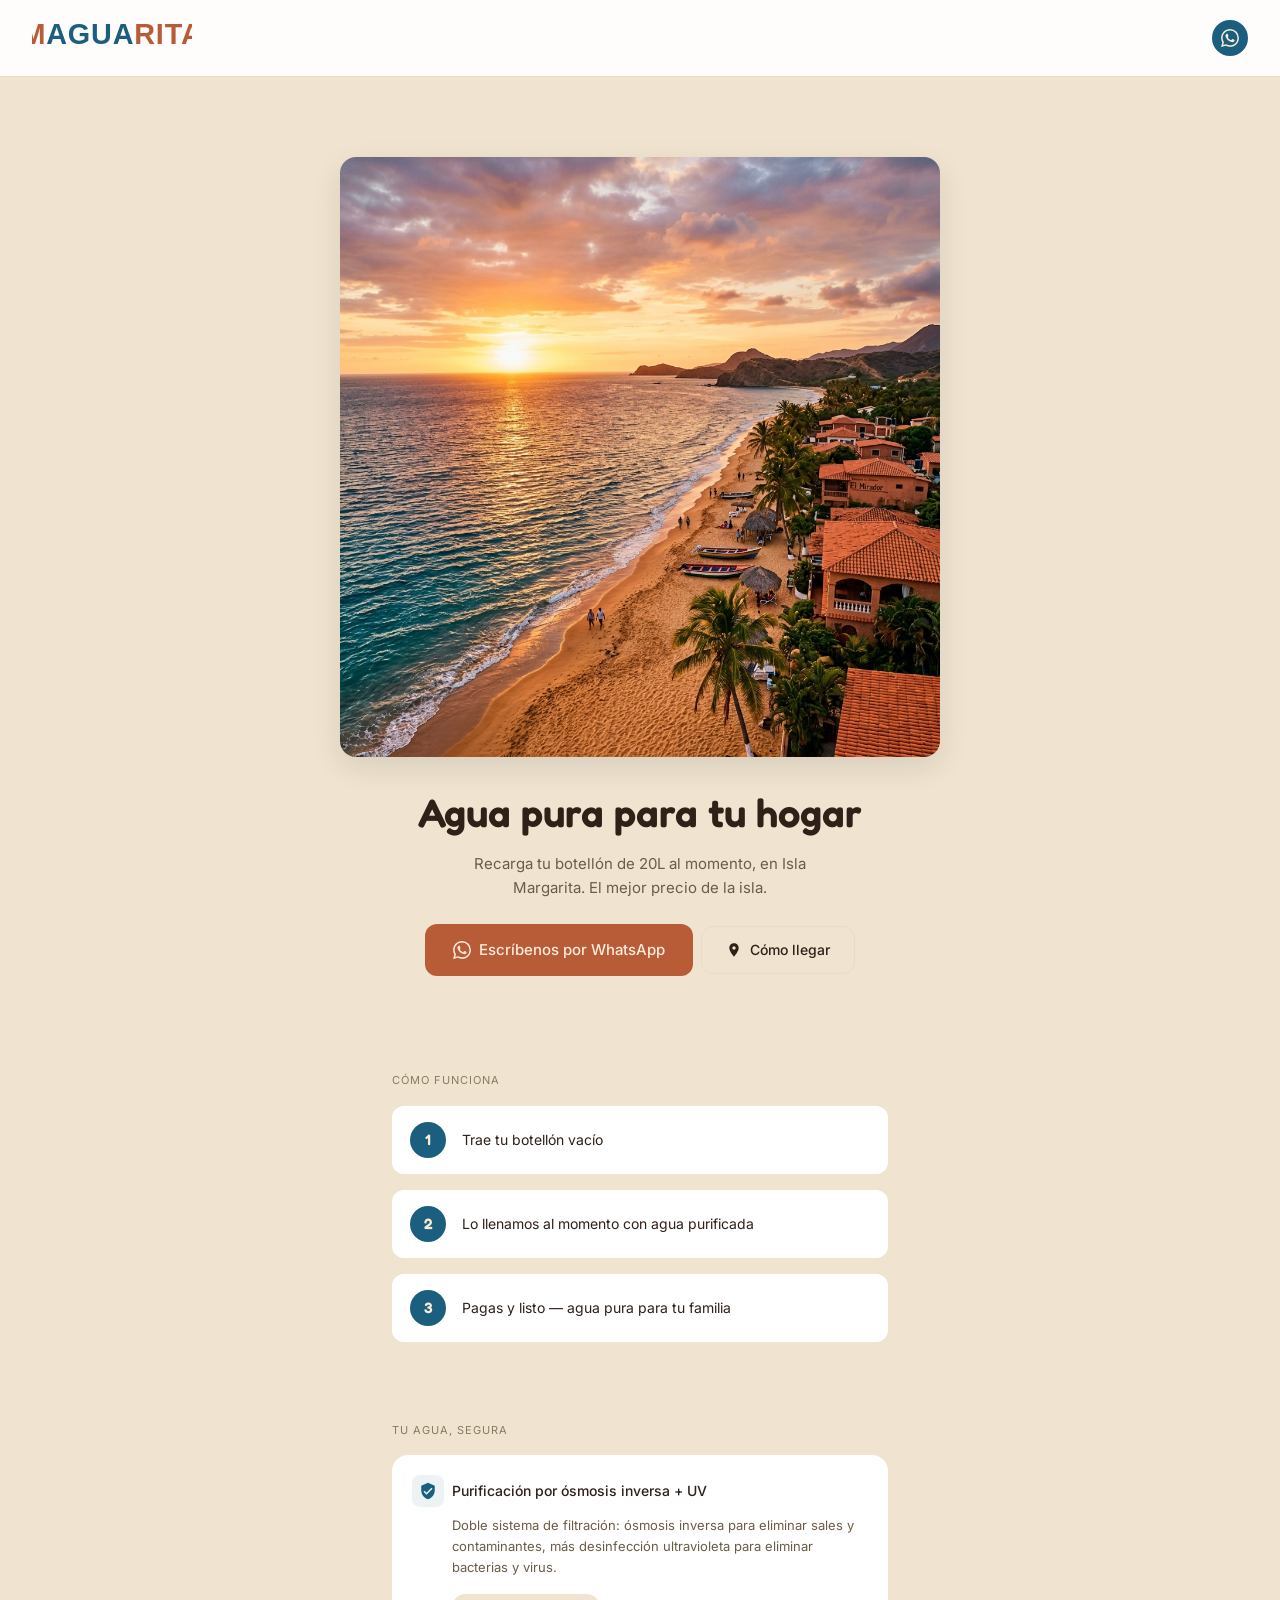
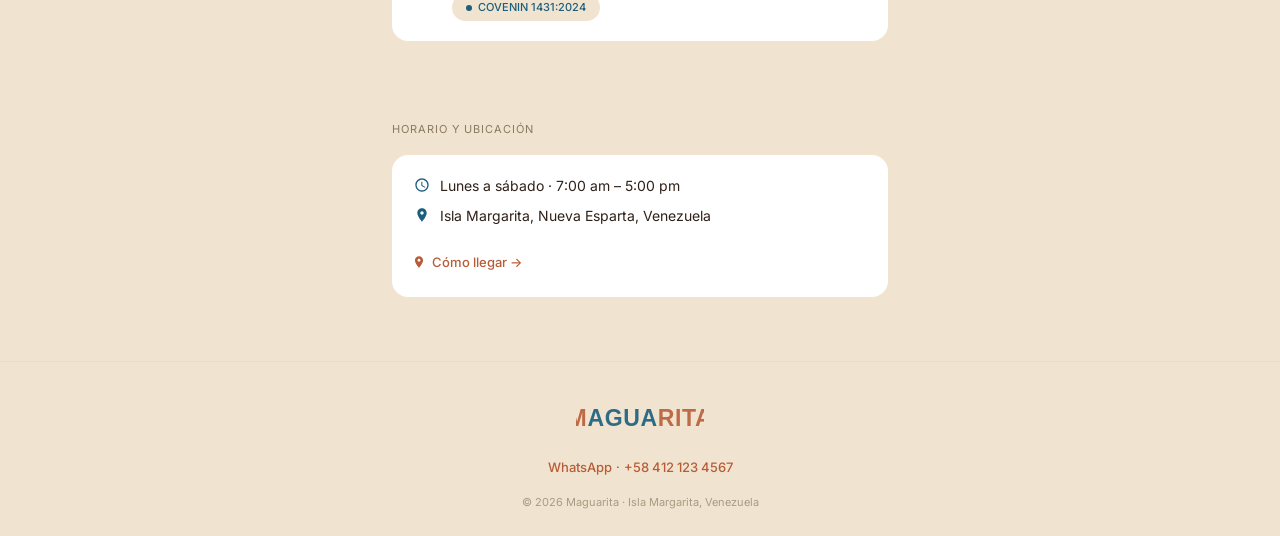
==== commit 680d1690: "Update step text for clarity" ====
--- a/index.html
+++ b/index.html
@@ -58,7 +58,7 @@
     <div class="steps">
       <div class="step">
         <div class="step-number">1</div>
-        <div class="step-text">Trae tu botellón vacío de 20 litros</div>
+        <div class="step-text">Trae tu botellón vacío</div>
       </div>
       <div class="step">
         <div class="step-number">2</div>
@@ -138,4 +138,4 @@
   <script src="script.js"></script>
 </body>
 
-</html>+</html>
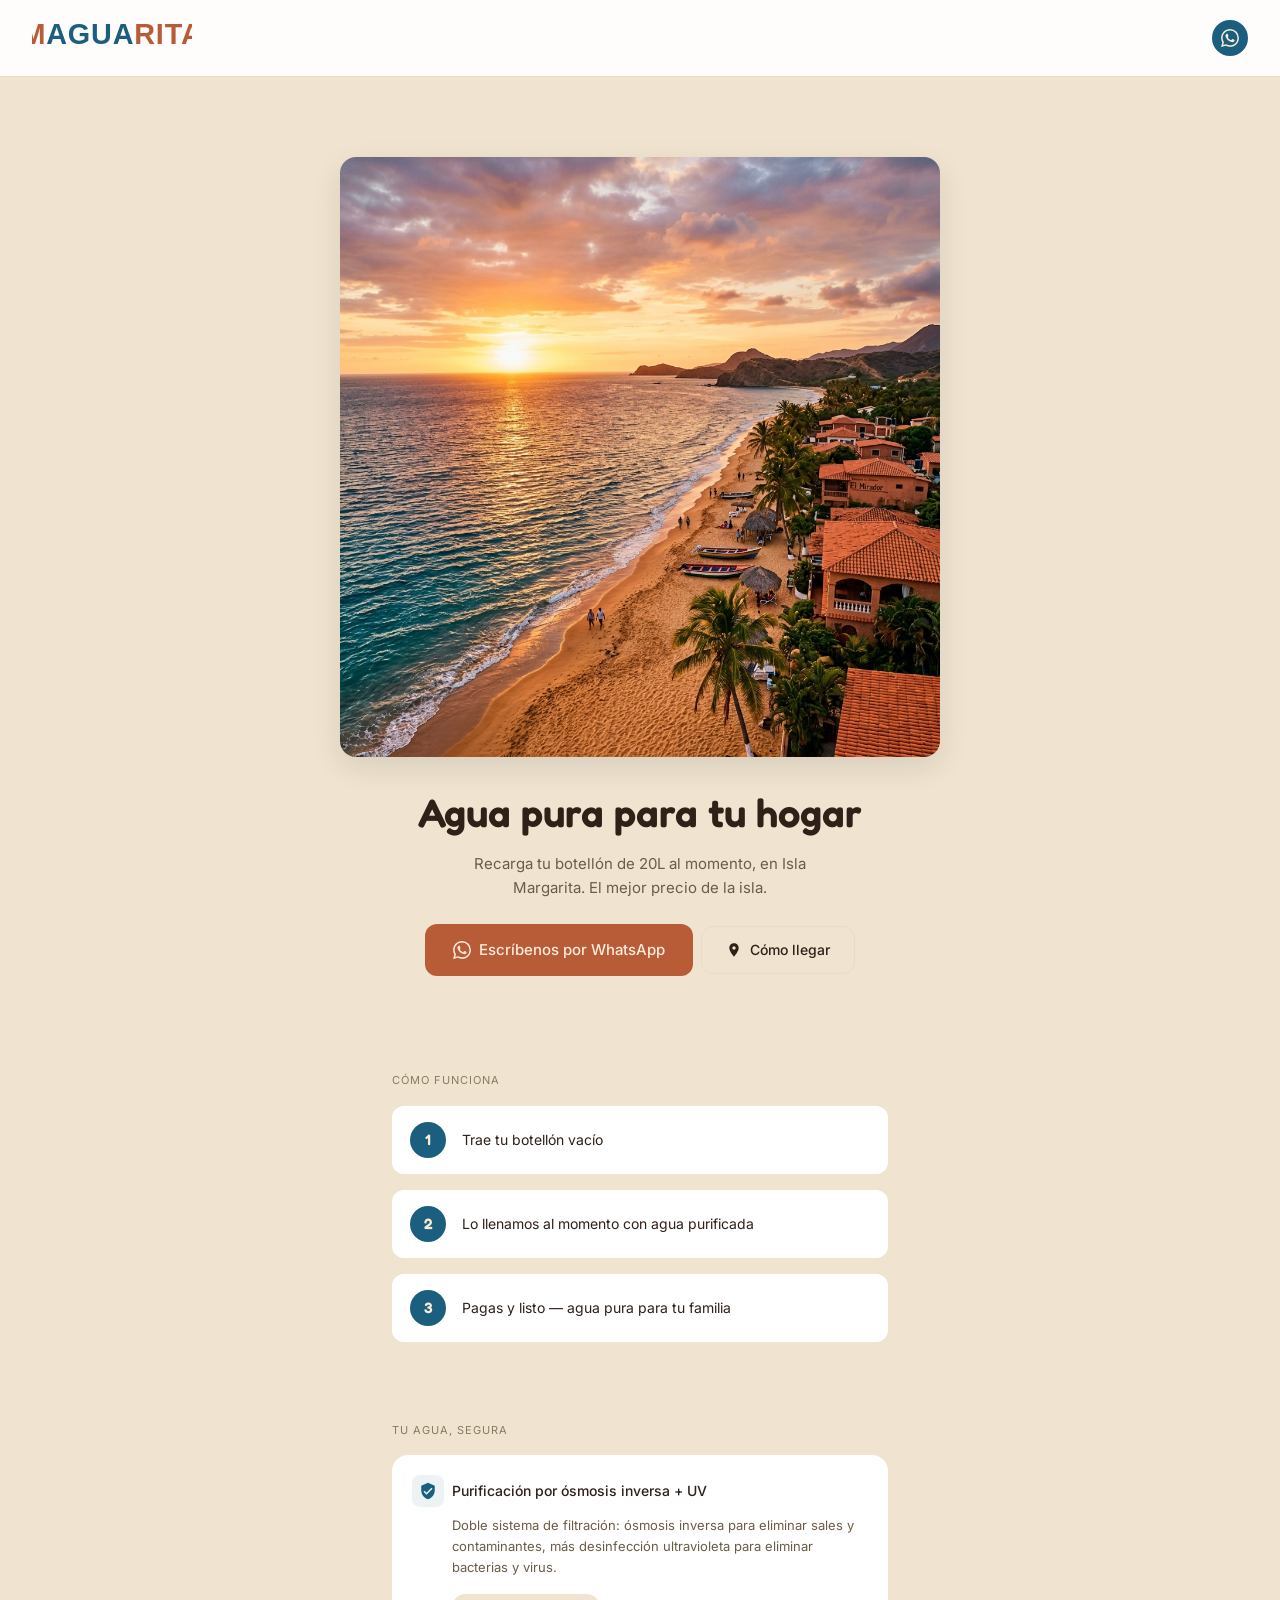
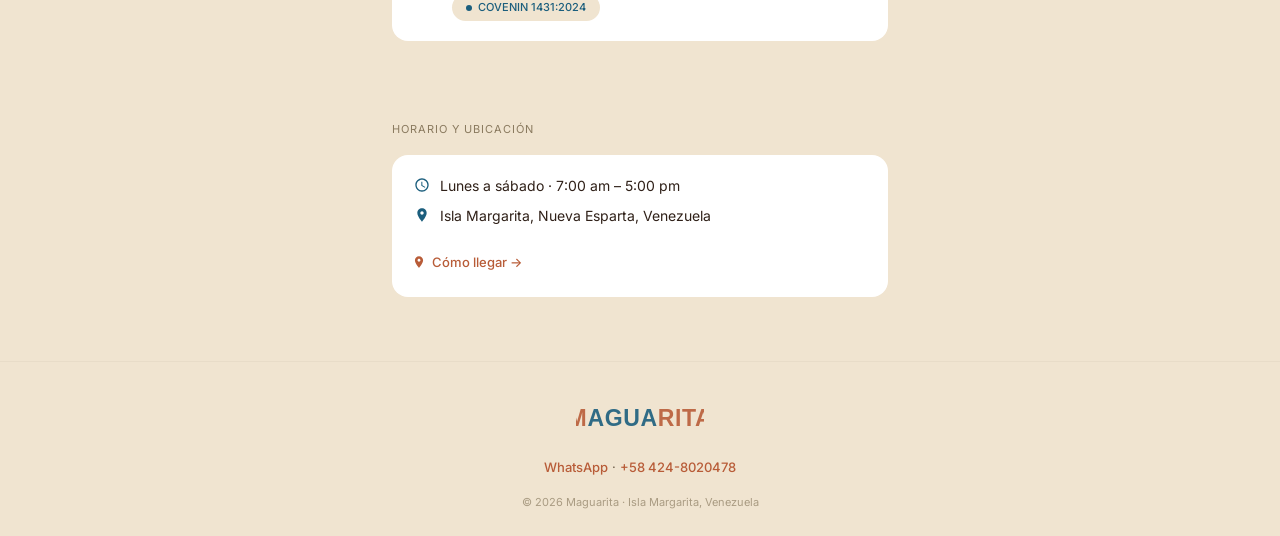
==== commit d353b7e4: "Fix phone number in footer contact links" ====
--- a/index.html
+++ b/index.html
@@ -19,7 +19,7 @@
   <!-- HEADER -->
   <header class="header" id="header">
     <a href="#" class="logo-link"><img src="logo.svg" alt="Maguarita" class="logo-image"></a>
-    <a href="https://wa.me/584121234567" class="whatsapp-btn" id="header-whatsapp" aria-label="WhatsApp">
+    <a href="https://wa.me/+58 424-8020478" class="whatsapp-btn" id="header-whatsapp" aria-label="WhatsApp">
       <svg viewBox="0 0 24 24">
         <path
           d="M17.472 14.382c-.297-.149-1.758-.867-2.03-.967-.273-.099-.471-.148-.67.15-.197.297-.767.966-.94 1.164-.173.199-.347.223-.644.075-.297-.15-1.255-.463-2.39-1.475-.883-.788-1.48-1.761-1.653-2.059-.173-.297-.018-.458.13-.606.134-.133.298-.347.446-.52.149-.174.198-.298.298-.497.099-.198.05-.371-.025-.52-.075-.149-.669-1.612-.916-2.207-.242-.579-.487-.5-.669-.51-.173-.008-.371-.01-.57-.01-.198 0-.52.074-.792.372-.272.297-1.04 1.016-1.04 2.479 0 1.462 1.065 2.875 1.213 3.074.149.198 2.096 3.2 5.077 4.487.709.306 1.262.489 1.694.625.712.227 1.36.195 1.871.118.571-.085 1.758-.719 2.006-1.413.248-.694.248-1.289.173-1.413-.074-.124-.272-.198-.57-.347m-5.421 7.403h-.004a9.87 9.87 0 01-5.031-1.378l-.361-.214-3.741.982.998-3.648-.235-.374a9.86 9.86 0 01-1.51-5.26c.001-5.45 4.436-9.884 9.888-9.884 2.64 0 5.122 1.03 6.988 2.898a9.825 9.825 0 012.893 6.994c-.003 5.45-4.437 9.884-9.885 9.884m8.413-18.297A11.815 11.815 0 0012.05 0C5.495 0 .16 5.335.157 11.892c0 2.096.547 4.142 1.588 5.945L.057 24l6.305-1.654a11.882 11.882 0 005.683 1.448h.005c6.554 0 11.89-5.335 11.893-11.893a11.821 11.821 0 00-3.48-8.413z" />
@@ -33,7 +33,7 @@
     <h1>Agua pura para tu hogar</h1>
     <p>Recarga tu botellón de 20L al momento, en Isla Margarita. El mejor precio de la isla.</p>
     <div class="cta-group">
-      <a href="https://wa.me/584121234567" class="cta-primary" id="hero-whatsapp">
+      <a href="https://wa.me/+58 424-8020478" class="cta-primary" id="hero-whatsapp">
         <svg viewBox="0 0 24 24">
           <path
             d="M17.472 14.382c-.297-.149-1.758-.867-2.03-.967-.273-.099-.471-.148-.67.15-.197.297-.767.966-.94 1.164-.173.199-.347.223-.644.075-.297-.15-1.255-.463-2.39-1.475-.883-.788-1.48-1.761-1.653-2.059-.173-.297-.018-.458.13-.606.134-.133.298-.347.446-.52.149-.174.198-.298.298-.497.099-.198.05-.371-.025-.52-.075-.149-.669-1.612-.916-2.207-.242-.579-.487-.5-.669-.51-.173-.008-.371-.01-.57-.01-.198 0-.52.074-.792.372-.272.297-1.04 1.016-1.04 2.479 0 1.462 1.065 2.875 1.213 3.074.149.198 2.096 3.2 5.077 4.487.709.306 1.262.489 1.694.625.712.227 1.36.195 1.871.118.571-.085 1.758-.719 2.006-1.413.248-.694.248-1.289.173-1.413-.074-.124-.272-.198-.57-.347m-5.421 7.403h-.004a9.87 9.87 0 01-5.031-1.378l-.361-.214-3.741.982.998-3.648-.235-.374a9.86 9.86 0 01-1.51-5.26c.001-5.45 4.436-9.884 9.888-9.884 2.64 0 5.122 1.03 6.988 2.898a9.825 9.825 0 012.893 6.994c-.003 5.45-4.437 9.884-9.885 9.884m8.413-18.297A11.815 11.815 0 0012.05 0C5.495 0 .16 5.335.157 11.892c0 2.096.547 4.142 1.588 5.945L.057 24l6.305-1.654a11.882 11.882 0 005.683 1.448h.005c6.554 0 11.89-5.335 11.893-11.893a11.821 11.821 0 00-3.48-8.413z" />
@@ -130,7 +130,7 @@
   <footer class="footer" id="footer">
     <img src="logo.svg" alt="Maguarita" class="footer-logo">
     <div class="footer-contact">
-      <a href="https://wa.me/584121234567">WhatsApp</a> · <a href="tel:+584121234567">+58 412 123 4567</a>
+      <a href="https://wa.me/+584248020478">WhatsApp</a> · <a href="tel:+58 424-8020478">+58 424-8020478</a>
     </div>
     <div class="footer-copy">© 2026 Maguarita · Isla Margarita, Venezuela</div>
   </footer>
